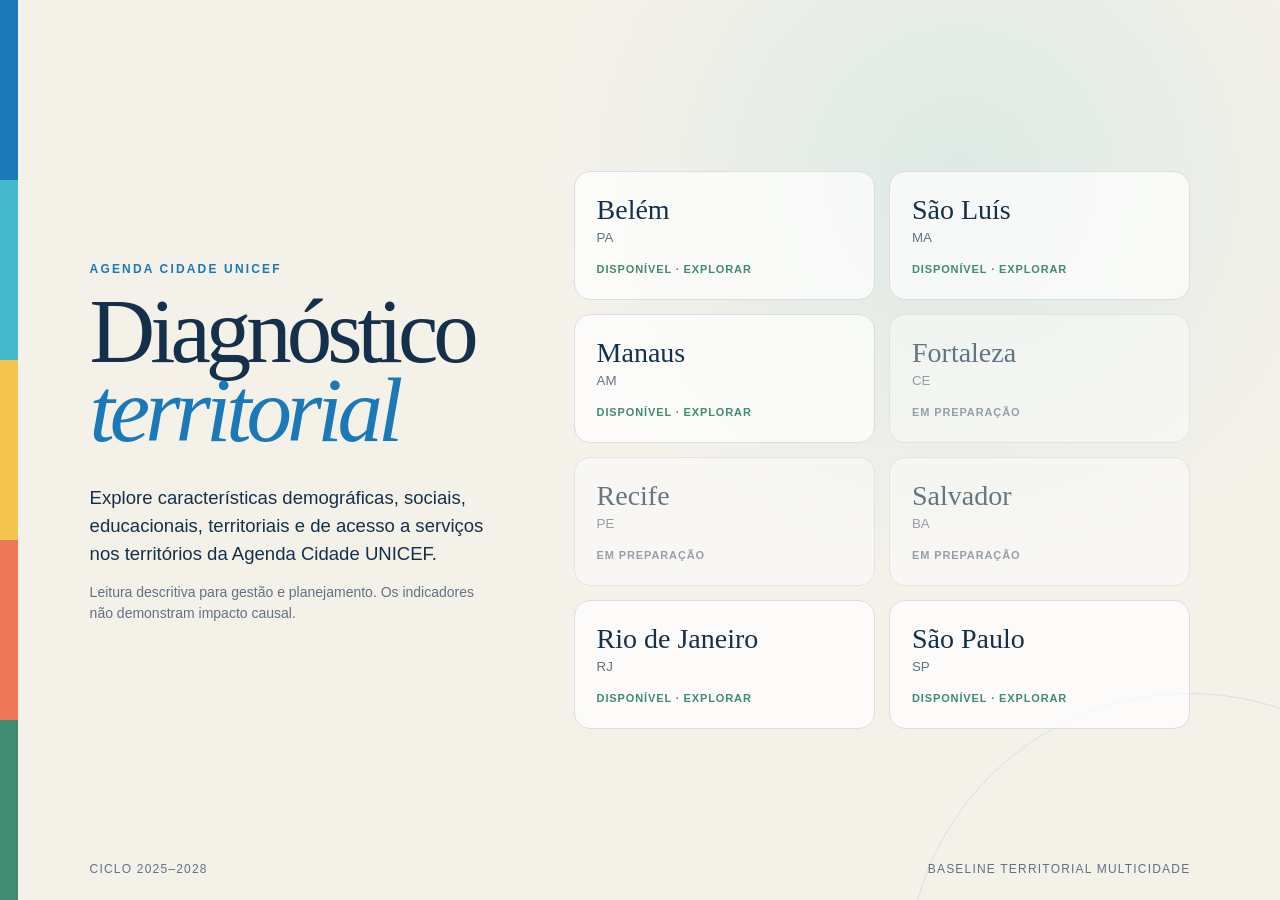
==== index.html @ 941b1aa4 "Publish ACU from f50bc21dc2f1432cfac1d5b779fd836bb10ff96c" ====
<!doctype html><html lang="pt-BR"><head><meta charset="utf-8"><meta name="viewport" content="width=device-width,initial-scale=1"><title>ACU R78 — revisão</title></head><body><p>Abrindo o painel de revisão…</p><a id="open-panel" href="platform/ACU_DIAGNOSTICO_TERRITORIAL_BUILD/index.html#city=sao_paulo&module=panorama&equipmentTools=1">Abrir painel</a><script>const target=new URL('platform/ACU_DIAGNOSTICO_TERRITORIAL_BUILD/index.html',location.href);target.search=location.search;target.hash=location.hash||'#city=sao_paulo&module=panorama&equipmentTools=1';document.getElementById('open-panel').href=target.href;location.replace(target.href);</script><noscript>Ative JavaScript para utilizar o painel.</noscript></body></html>
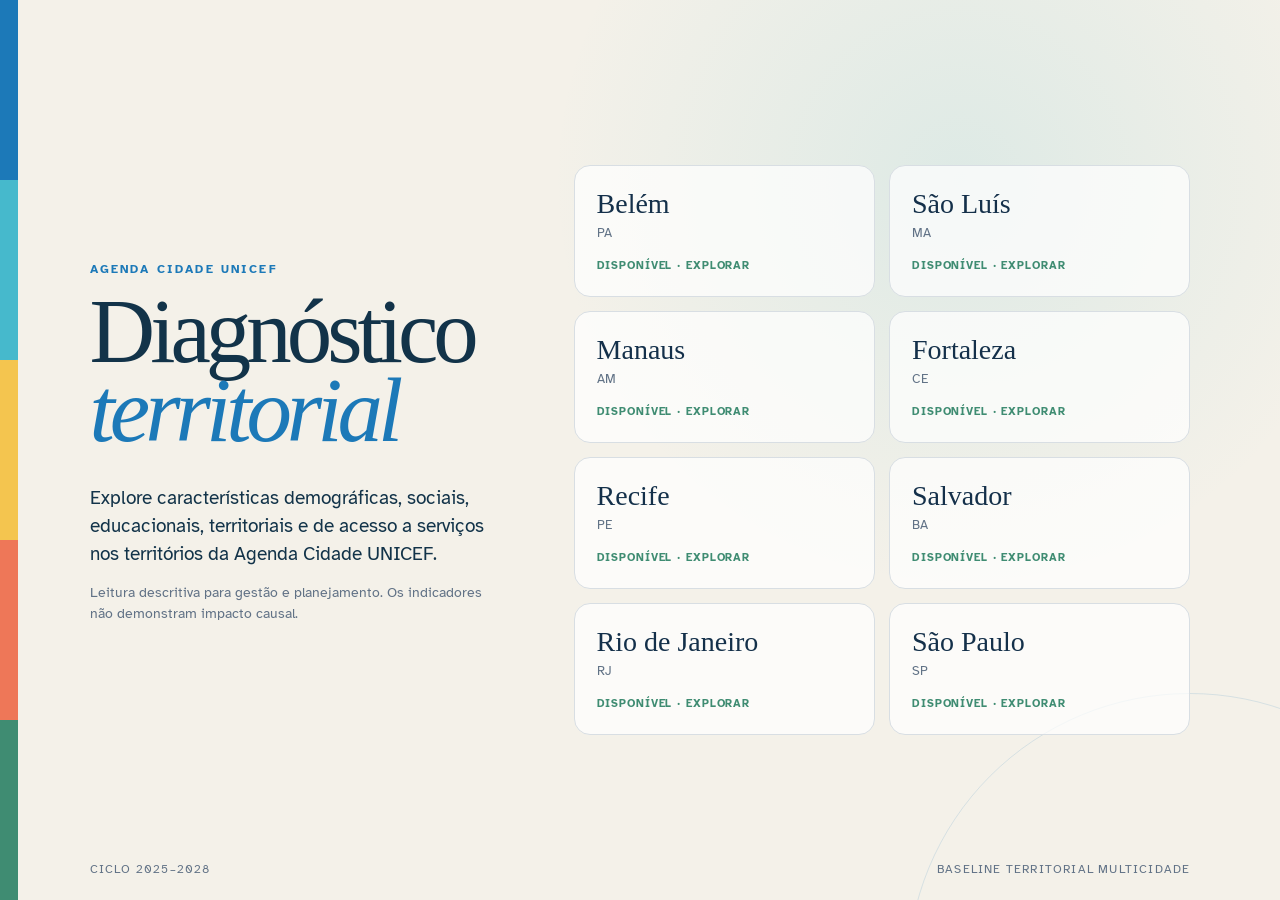
==== commit 7378bd95: "Publish ACU from 7cf5e22269ce26e0c893db571f65f5bedd74f6bc" ====
--- a/index.html
+++ b/index.html
@@ -1 +1 @@
-<!doctype html><html lang="pt-BR"><head><meta charset="utf-8"><meta name="viewport" content="width=device-width,initial-scale=1"><title>ACU R78 — revisão</title></head><body><p>Abrindo o painel de revisão…</p><a id="open-panel" href="platform/ACU_DIAGNOSTICO_TERRITORIAL_BUILD/index.html#city=sao_paulo&module=panorama&equipmentTools=1">Abrir painel</a><script>const target=new URL('platform/ACU_DIAGNOSTICO_TERRITORIAL_BUILD/index.html',location.href);target.search=location.search;target.hash=location.hash||'#city=sao_paulo&module=panorama&equipmentTools=1';document.getElementById('open-panel').href=target.href;location.replace(target.href);</script><noscript>Ative JavaScript para utilizar o painel.</noscript></body></html>+<!doctype html><html lang="pt-BR"><head><meta charset="utf-8"><meta name="viewport" content="width=device-width,initial-scale=1"><title>Agenda Cidade UNICEF — Diagnóstico territorial</title></head><body><p>Abrindo o painel de revisão…</p><a id="open-panel" href="platform/ACU_DIAGNOSTICO_TERRITORIAL_BUILD/index.html">Abrir painel</a><script>const target=new URL('platform/ACU_DIAGNOSTICO_TERRITORIAL_BUILD/index.html',location.href);target.search=location.search;target.hash=location.hash;document.getElementById('open-panel').href=target.href;location.replace(target.href);</script><noscript>Ative JavaScript para utilizar o painel.</noscript></body></html>
